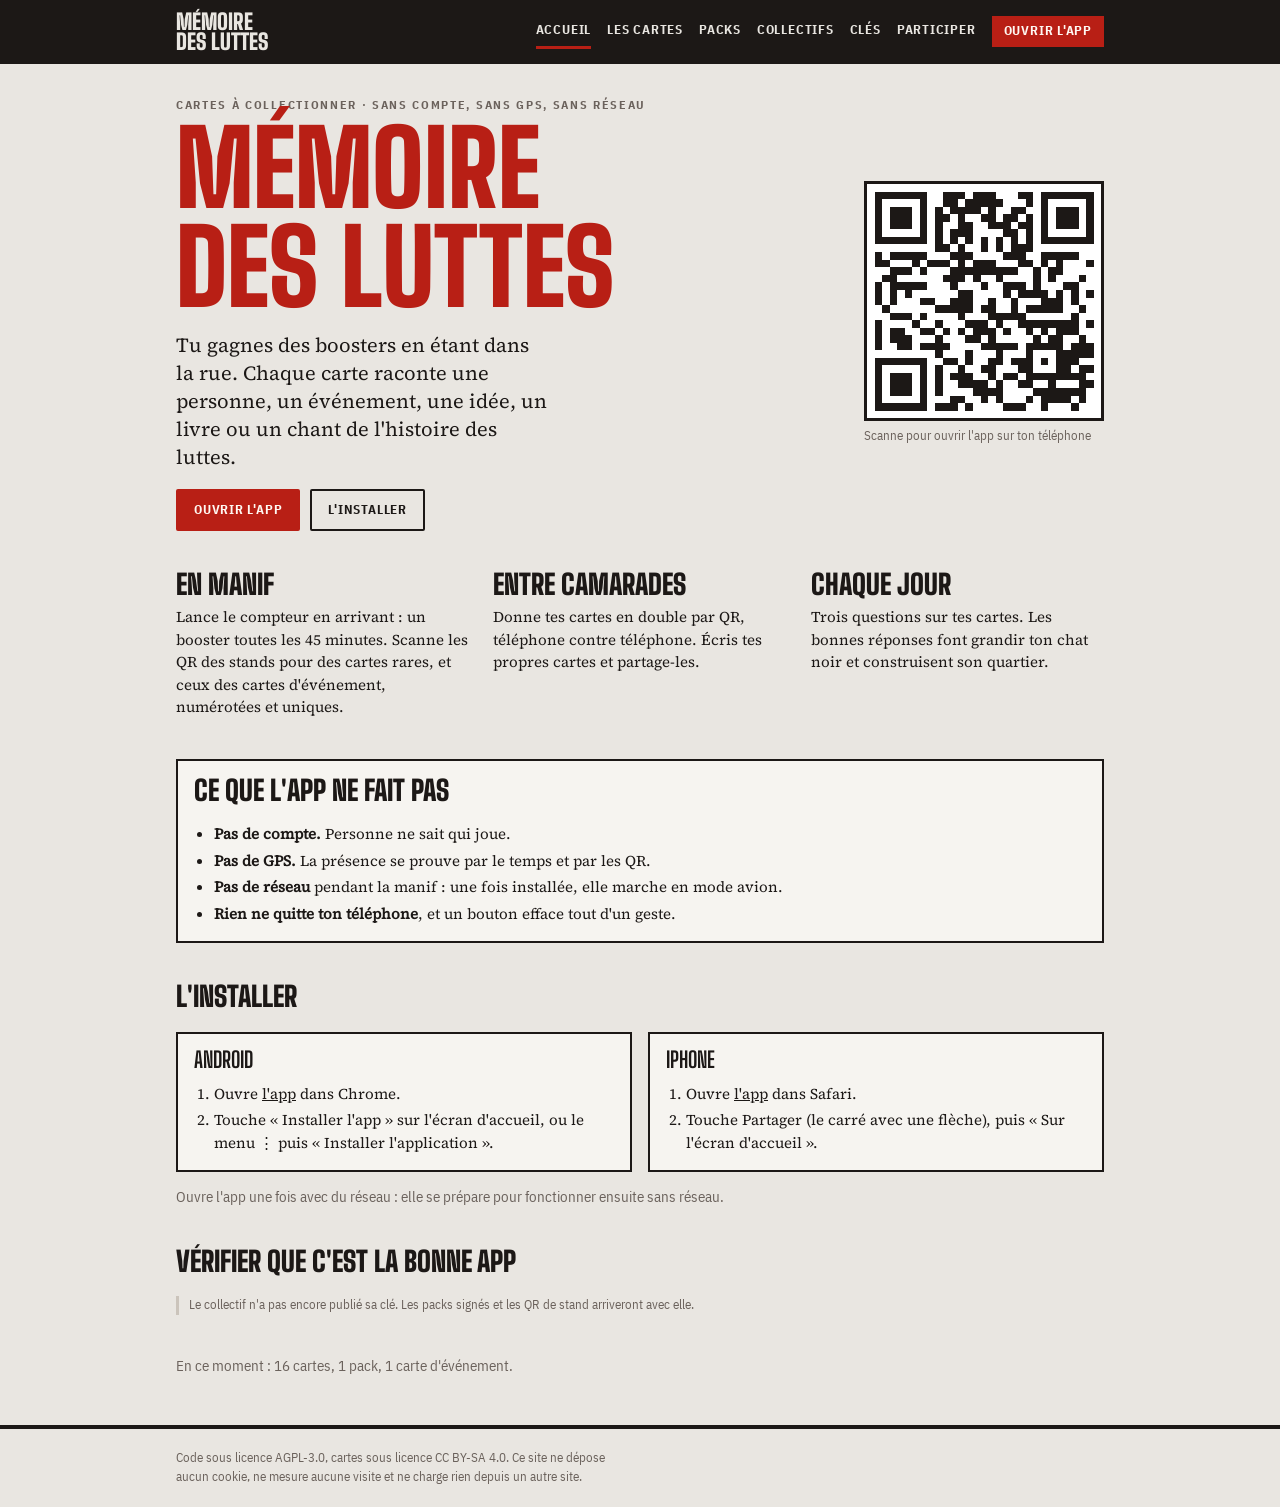
==== index.html @ 80eb3a59 "Publication" ====
<!doctype html>
<html lang="fr">
  <head>
    <meta charset="UTF-8" />
    <meta name="viewport" content="width=device-width, initial-scale=1.0, viewport-fit=cover" />
    <meta http-equiv="Content-Security-Policy" content="default-src 'self'; img-src 'self' data: blob:; style-src 'self' 'unsafe-inline'; font-src 'self'; connect-src 'self'; object-src 'none'; base-uri 'self'" />
    <meta name="referrer" content="no-referrer" />
    <meta name="description" content="Mémoire des luttes : des cartes à collectionner sur l'histoire des luttes. Sans compte, sans GPS, sans réseau." />
    <link rel="icon" type="image/svg+xml" href="./favicon.svg" />
    <title>Mémoire des luttes</title>
    <script type="module" crossorigin src="./assets/index-CP8NA7Yq.js"></script>
    <link rel="stylesheet" crossorigin href="./assets/index-DJ0RXysh.css">
  </head>
  <body>
    <div id="site"></div>
  </body>
</html>
---- assets/index-DJ0RXysh.css ----
@font-face{font-family:Big Shoulders Display;font-style:normal;font-display:swap;font-weight:700;src:url(./big-shoulders-display-latin-700-normal-KM2fueoL.woff2)format("woff2"),url(./big-shoulders-display-latin-700-normal-CMi6UoP4.woff)format("woff")}@font-face{font-family:Big Shoulders Display;font-style:normal;font-display:swap;font-weight:900;src:url(./big-shoulders-display-latin-900-normal-CW8trzgu.woff2)format("woff2"),url(./big-shoulders-display-latin-900-normal-DMT-1gsg.woff)format("woff")}@font-face{font-family:IBM Plex Sans Condensed;font-style:normal;font-display:swap;font-weight:400;src:url(./ibm-plex-sans-condensed-latin-400-normal-DKyD6XsY.woff2)format("woff2"),url(./ibm-plex-sans-condensed-latin-400-normal-5i361Byk.woff)format("woff")}@font-face{font-family:IBM Plex Sans Condensed;font-style:normal;font-display:swap;font-weight:700;src:url(./ibm-plex-sans-condensed-latin-700-normal-D8r4s4aS.woff2)format("woff2"),url(./ibm-plex-sans-condensed-latin-700-normal-D3enqrvP.woff)format("woff")}@font-face{font-family:"Source Serif 4";font-style:normal;font-display:swap;font-weight:400;src:url(./source-serif-4-latin-400-normal-DJ5YJwmz.woff2)format("woff2"),url(./source-serif-4-latin-400-normal-C1O10bxN.woff)format("woff")}@font-face{font-family:"Source Serif 4";font-style:italic;font-display:swap;font-weight:400;src:url(./source-serif-4-latin-400-italic-0j97Jm6B.woff2)format("woff2"),url(./source-serif-4-latin-400-italic-DZulBB6l.woff)format("woff")}:root{--papier:#e9e6e1;--encre:#1c1816;--rouge:#b81f15;--sur-rouge:#fff8f2;--discret:#6b625c;--trait:#cbc4bb;--carte:#f6f4f0;--or:#7d5b06;--trame:#b81f1580;--f-affiche:"Big Shoulders Display", Impact, "Arial Narrow", sans-serif;--f-interface:"IBM Plex Sans Condensed", "Arial Narrow", system-ui, sans-serif;--f-texte:"Source Serif 4", Georgia, serif;--lightningcss-light:initial;--lightningcss-dark: ;color-scheme:light}@media (prefers-color-scheme:dark){:root:not([data-theme=light]){--papier:#151210;--encre:#eee7de;--rouge:#f2584d;--sur-rouge:#1a0705;--discret:#a3988e;--trait:#3a322c;--carte:#211c19;--or:#e2b54e;--trame:#ee423680;--lightningcss-light: ;--lightningcss-dark:initial;color-scheme:dark}}:root[data-theme=dark]{--papier:#151210;--encre:#eee7de;--rouge:#f2584d;--sur-rouge:#1a0705;--discret:#a3988e;--trait:#3a322c;--carte:#211c19;--or:#e2b54e;--trame:#ee423680;--lightningcss-light: ;--lightningcss-dark:initial;color-scheme:dark}*,:before,:after{box-sizing:border-box}html,body{height:100%;margin:0}body{background:var(--papier);color:var(--encre);font-family:var(--f-interface);-webkit-text-size-adjust:100%;font-size:15px;line-height:1.45}h1,h2,h3{font-family:var(--f-affiche);text-transform:uppercase;text-wrap:balance;margin:0;line-height:.95}h1{font-size:44px;font-weight:900}h2{font-size:28px;font-weight:900}p{margin:0}img{max-width:100%}[hidden]{display:none!important}:focus-visible{outline:3px solid var(--rouge);outline-offset:2px}.surtitre{letter-spacing:.14em;text-transform:uppercase;color:var(--discret);font-size:12px;font-weight:700}.discret{color:var(--discret)}.pile{flex-direction:column;gap:14px;display:flex}@media (prefers-reduced-motion:reduce){*{transition:none!important;animation:none!important}}button,.bouton{font:inherit;cursor:pointer;border:2px solid var(--encre);color:var(--encre);text-transform:uppercase;letter-spacing:.06em;background:0 0;border-radius:2px;padding:10px 16px;font-size:13px;font-weight:700}button.rouge{background:var(--rouge);border-color:var(--rouge);color:var(--sur-rouge)}button.encre{background:var(--encre);color:var(--papier)}button:disabled{opacity:.4;cursor:not-allowed}input,select,textarea{font:inherit;color:var(--encre);background:var(--carte);border:1.5px solid var(--trait);border-radius:2px;width:100%;padding:9px 10px}textarea{resize:vertical;min-height:70px;font-family:var(--f-texte);font-size:14px}label{flex-direction:column;gap:5px;font-size:13px;font-weight:700;display:flex}label small{color:var(--discret);font-weight:400}.ligne{flex-wrap:wrap;align-items:center;gap:10px;display:flex}.encart{border:2px solid var(--encre);background:var(--carte);flex-direction:column;gap:12px;padding:16px;display:flex}.note{color:var(--discret);border-left:3px solid var(--trait);padding-left:10px;font-size:13px}.grille{grid-template-columns:repeat(auto-fill,minmax(108px,1fr));gap:14px;display:grid}section.svelte-q8qink{margin-bottom:40px}.une.svelte-q8qink{grid-template-columns:minmax(0,1fr) 240px;align-items:center;gap:32px;display:grid}@media (width<=680px){.une.svelte-q8qink{grid-template-columns:minmax(0,1fr)}.qr.svelte-q8qink{max-width:220px}}h1.svelte-q8qink{color:var(--rouge);margin:6px 0 14px;font-size:clamp(56px,12vw,104px)}.chapeau.svelte-q8qink{font-family:var(--f-texte);max-width:34ch;margin-bottom:18px;font-size:20px;line-height:1.4}.bouton.svelte-q8qink{text-decoration:none;display:inline-block}a.bouton.rouge.svelte-q8qink{background:var(--rouge);border-color:var(--rouge);color:var(--sur-rouge)}.qr.svelte-q8qink{flex-direction:column;gap:6px;margin:0;display:flex}.qr.svelte-q8qink img:where(.svelte-q8qink){border:3px solid var(--encre);width:100%;image-rendering:pixelated;background:#fff}.qr.svelte-q8qink figcaption:where(.svelte-q8qink){color:var(--discret);font-size:13px}.trois.svelte-q8qink{grid-template-columns:repeat(3,minmax(0,1fr));gap:24px;display:grid}@media (width<=680px){.trois.svelte-q8qink{grid-template-columns:minmax(0,1fr)}}.trois.svelte-q8qink p:where(.svelte-q8qink),.encart.svelte-q8qink li:where(.svelte-q8qink),ol.svelte-q8qink{font-family:var(--f-texte);line-height:1.5}h2.svelte-q8qink{margin-bottom:8px}h3.svelte-q8qink{font-size:22px}ul.svelte-q8qink,ol.svelte-q8qink{flex-direction:column;gap:4px;margin:0;padding-left:20px;display:flex}.deux.svelte-q8qink{grid-template-columns:repeat(2,minmax(0,1fr));gap:16px;display:grid}@media (width<=680px){.deux.svelte-q8qink{grid-template-columns:minmax(0,1fr)}}.empreinte.svelte-q8qink{letter-spacing:.05em;font-family:ui-monospace,Menlo,monospace;font-size:22px;font-weight:700}a.svelte-q8qink{color:inherit}h1.svelte-1pbgvro{font-size:56px}.intro.svelte-1pbgvro{font-family:var(--f-texte);max-width:65ch;font-size:17px;line-height:1.5}.filtres.svelte-1pbgvro{flex-wrap:wrap;gap:8px;display:flex}.filtres.svelte-1pbgvro button:where(.svelte-1pbgvro){padding:6px 12px;font-size:12px}.filtres.svelte-1pbgvro button.actif:where(.svelte-1pbgvro){background:var(--encre);color:var(--papier)}section.svelte-1pbgvro{flex-direction:column;gap:8px;margin-top:12px;display:flex}.tableau.svelte-1pbgvro{overflow-x:auto}table.svelte-1pbgvro{border-collapse:collapse;width:100%;font-size:14px}th.svelte-1pbgvro{text-align:left;text-transform:uppercase;letter-spacing:.08em;color:var(--discret);border-bottom:2px solid var(--encre);padding:6px 8px;font-size:11px}td.svelte-1pbgvro{border-bottom:1px solid var(--trait);vertical-align:top;padding:8px}.titre.svelte-1pbgvro{font-family:var(--f-texte);font-weight:600}.statut.svelte-1pbgvro{text-transform:uppercase;letter-spacing:.06em;white-space:nowrap;font-size:11px;font-weight:700}.statut.a-relire.svelte-1pbgvro,.statut.proposee.svelte-1pbgvro{color:var(--rouge)}.statut.signee.svelte-1pbgvro{color:var(--or)}a.svelte-1pbgvro{color:inherit}.visuellement-cache.svelte-1pbgvro{clip:rect(0 0 0 0);width:1px;height:1px;position:absolute;overflow:hidden}h1.svelte-1h64ac8{font-size:56px}.intro.svelte-1h64ac8{font-family:var(--f-texte);max-width:65ch;font-size:17px;line-height:1.5}ul.svelte-1h64ac8{flex-direction:column;gap:12px;margin:0;padding:0;list-style:none;display:flex}.entre.svelte-1h64ac8{justify-content:space-between}h2.svelte-1h64ac8{font-size:26px}.badge.svelte-1h64ac8{text-transform:uppercase;letter-spacing:.06em;font-size:12px;font-weight:700}.officiel.svelte-1h64ac8{color:var(--or)}.local.svelte-1h64ac8,.non-signe.svelte-1h64ac8{color:var(--discret)}.invalide.svelte-1h64ac8{color:var(--rouge)}code.svelte-1h64ac8{font-family:ui-monospace,Menlo,monospace}.bouton.svelte-1h64ac8{text-decoration:none;display:inline-block}h1.svelte-5zcb7k{font-size:56px}.intro.svelte-5zcb7k,.texte.svelte-5zcb7k,ol.svelte-5zcb7k{font-family:var(--f-texte);max-width:65ch;font-size:17px;line-height:1.5}ul.svelte-5zcb7k{flex-direction:column;gap:12px;margin:0;padding:0;list-style:none;display:flex}ol.svelte-5zcb7k{flex-direction:column;gap:6px;margin:0;padding-left:20px;font-size:15px;display:flex}.themes.svelte-5zcb7k{color:var(--rouge);text-transform:uppercase;letter-spacing:.06em;font-size:13px;font-weight:700}.petit.svelte-5zcb7k{font-size:13px}code.svelte-5zcb7k{font-family:ui-monospace,Menlo,monospace}a.svelte-5zcb7k{color:inherit}h1.svelte-g9logx{font-size:56px}.intro.svelte-g9logx{font-family:var(--f-texte);max-width:65ch;font-size:17px;line-height:1.5}.empreinte.svelte-g9logx{letter-spacing:.05em;font-family:ui-monospace,Menlo,monospace;font-size:20px;font-weight:700}.deux.svelte-g9logx{grid-template-columns:repeat(2,minmax(0,1fr));gap:10px;display:grid}@media (width<=600px){.deux.svelte-g9logx{grid-template-columns:minmax(0,1fr)}}.case.svelte-g9logx{flex-direction:row;align-items:center;gap:8px;font-weight:500}.case.svelte-g9logx input:where(.svelte-g9logx){width:auto}ul.svelte-g9logx{margin:0;padding-left:18px}code.svelte-g9logx{font-family:ui-monospace,Menlo,monospace}.code.svelte-g9logx{min-height:180px;font-family:ui-monospace,Menlo,monospace;font-size:12px}.resultat.svelte-g9logx{border-top:2px solid var(--encre);padding-top:12px}.etape.svelte-g9logx{flex-direction:column;gap:8px;display:flex}.etape.attente.svelte-g9logx{opacity:.55}h3.svelte-g9logx{font-size:20px}.bouton.svelte-g9logx{align-self:flex-start;text-decoration:none;display:inline-block}a.bouton.rouge.svelte-g9logx{background:var(--rouge);border-color:var(--rouge);color:var(--sur-rouge)}.erreur.svelte-g9logx{color:var(--rouge);font-size:13px}h1.svelte-8xu39p{font-size:56px}ol.svelte-8xu39p,ul.svelte-8xu39p,p.svelte-8xu39p{font-family:var(--f-texte);max-width:65ch;font-size:16px;line-height:1.5}ol.svelte-8xu39p,ul.svelte-8xu39p{flex-direction:column;gap:6px;margin:0;padding-left:20px;display:flex}h3.svelte-8xu39p{margin-top:6px;font-size:20px}a.svelte-8xu39p{color:inherit}.bouton.svelte-8xu39p{font-family:var(--f-interface);text-decoration:none;display:inline-block}.interieur.svelte-1d5jrdo{max-width:960px;padding-left:max(16px, env(safe-area-inset-left,0px));padding-right:max(16px, env(safe-area-inset-right,0px));margin:0 auto}header.svelte-1d5jrdo{background:var(--encre);color:var(--papier);padding-top:env(safe-area-inset-top,0px)}header.svelte-1d5jrdo .interieur:where(.svelte-1d5jrdo){flex-wrap:wrap;justify-content:space-between;align-items:center;gap:16px 24px;padding-block:12px;display:flex}.marque.svelte-1d5jrdo{font-family:var(--f-affiche);text-transform:uppercase;color:var(--papier);font-size:22px;font-weight:900;line-height:.9;text-decoration:none}nav.svelte-1d5jrdo{flex-wrap:wrap;align-items:center;gap:4px 16px;display:flex}nav.svelte-1d5jrdo a:where(.svelte-1d5jrdo){color:var(--papier);text-transform:uppercase;letter-spacing:.06em;border-bottom:3px solid #0000;padding:6px 0;font-size:13px;font-weight:700;text-decoration:none}nav.svelte-1d5jrdo a[aria-current=page]:where(.svelte-1d5jrdo){border-color:var(--rouge)}nav.svelte-1d5jrdo a.app:where(.svelte-1d5jrdo){background:var(--rouge);color:var(--sur-rouge);border:0;padding:6px 12px}main.svelte-1d5jrdo{max-width:960px;padding:32px max(16px, env(safe-area-inset-right,0px)) 48px max(16px, env(safe-area-inset-left,0px));margin:0 auto}footer.svelte-1d5jrdo{border-top:4px solid var(--encre);padding-block:20px calc(20px + env(safe-area-inset-bottom,0px));color:var(--discret);font-size:13px}footer.svelte-1d5jrdo p:where(.svelte-1d5jrdo){max-width:65ch}
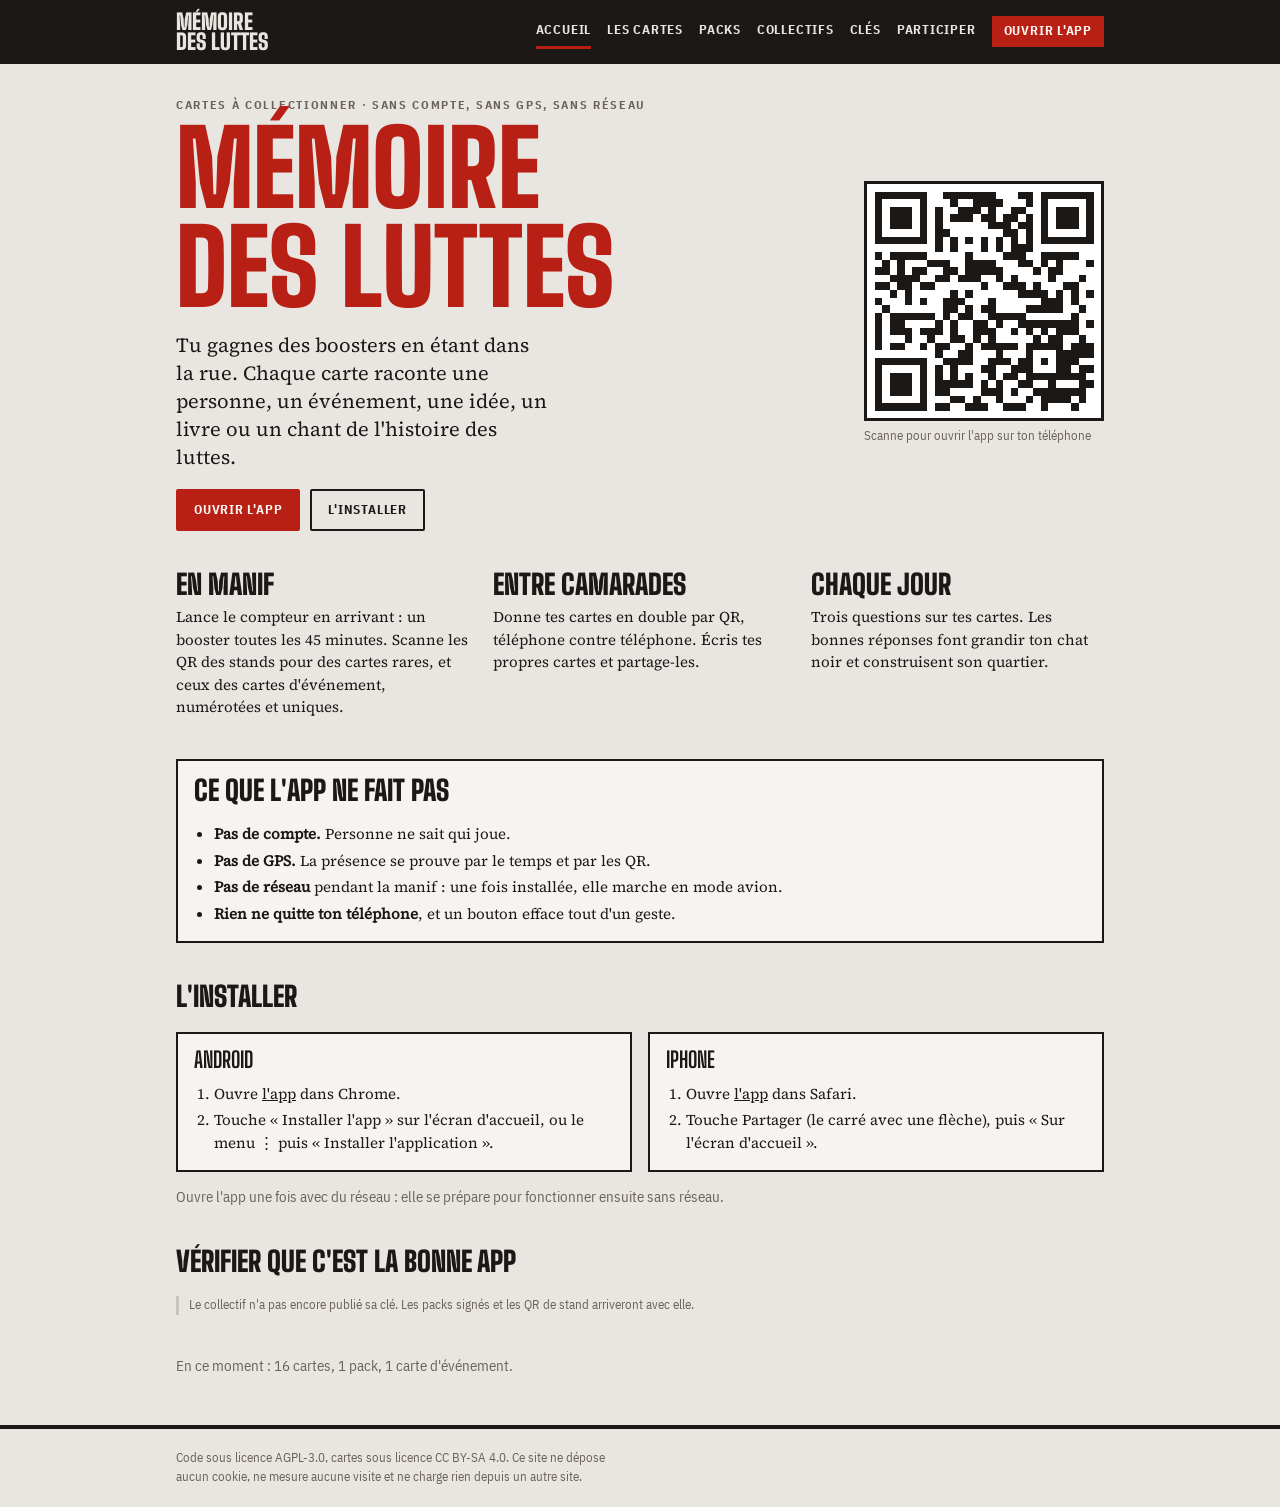
==== commit 71ea705d: "Publication (atelier de dessin, équipement, actions)" ====
--- a/index.html
+++ b/index.html
@@ -8,7 +8,7 @@
     <meta name="description" content="Mémoire des luttes : des cartes à collectionner sur l'histoire des luttes. Sans compte, sans GPS, sans réseau." />
     <link rel="icon" type="image/svg+xml" href="./favicon.svg" />
     <title>Mémoire des luttes</title>
-    <script type="module" crossorigin src="./assets/index-CP8NA7Yq.js"></script>
+    <script type="module" crossorigin src="./assets/index-CCcSZ_EI.js"></script>
     <link rel="stylesheet" crossorigin href="./assets/index-DJ0RXysh.css">
   </head>
   <body>
